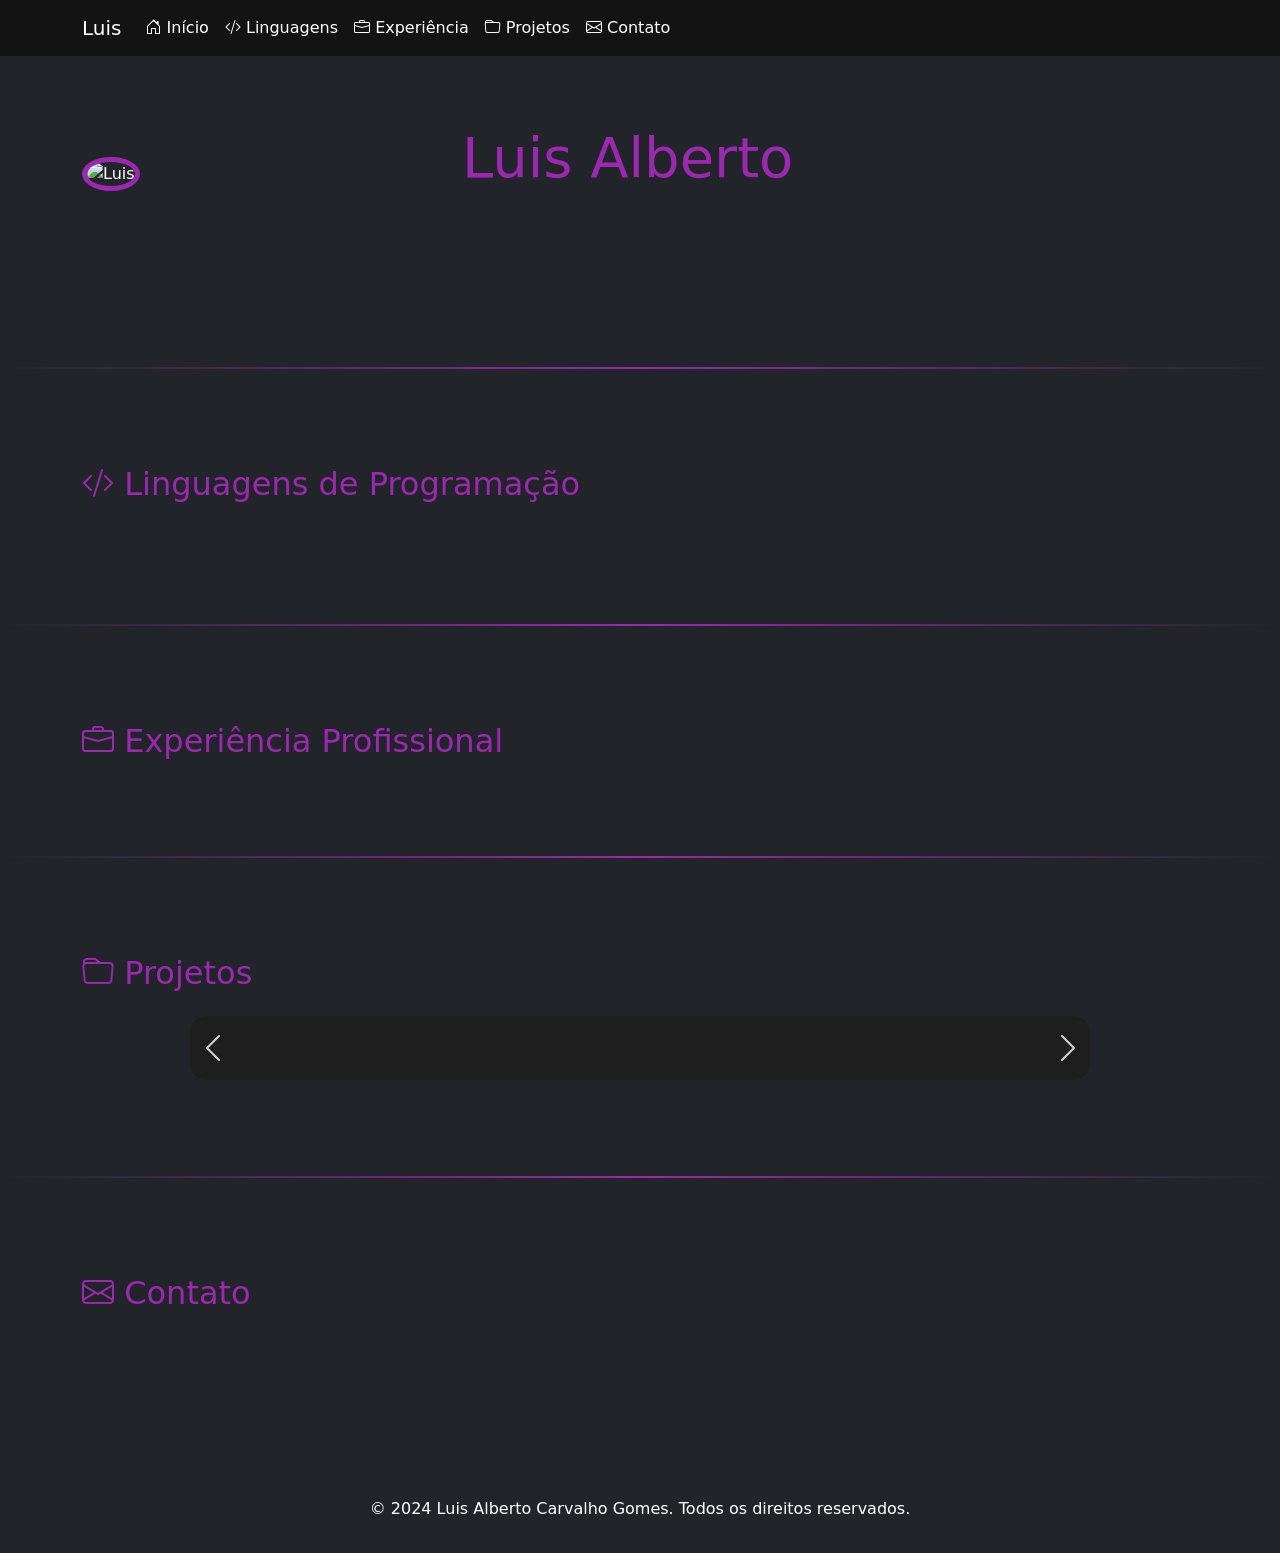
==== index.html @ 74608864 "ajuste" ====
<!DOCTYPE html>
<html lang="pt-BR">
<head>
    <meta charset="UTF-8">
    <meta name="viewport" content="width=device-width, initial-scale=1.0">
    <title>Luis - Perfil Profissional</title>
    <link href="https://cdn.jsdelivr.net/npm/bootstrap@5.3.0/dist/css/bootstrap.min.css" rel="stylesheet">
    <link href="styles.css" rel="stylesheet">
    <link rel="stylesheet" href="https://cdnjs.cloudflare.com/ajax/libs/font-awesome/6.0.0-beta3/css/all.min.css">
    <link rel="stylesheet" href="https://cdn.jsdelivr.net/npm/bootstrap-icons@1.10.0/font/bootstrap-icons.css">
</head>
<body class="bg-dark text-white">
    <nav class="navbar navbar-expand-lg navbar-dark bg-dark fixed-top">
        <div class="container">
            <a class="navbar-brand" href="#inicio">Luis</a>
            <button class="navbar-toggler" type="button" data-bs-toggle="collapse" data-bs-target="#navbarNav">
                <span class="navbar-toggler-icon"></span>
            </button>
            <div class="collapse navbar-collapse" id="navbarNav">
                <ul class="navbar-nav">
                    <li class="nav-item">
                        <a class="nav-link" href="#inicio"><i class="bi bi-house-door"></i> Início</a>
                    </li>
                    <li class="nav-item">
                        <a class="nav-link" href="#linguagens"><i class="bi bi-code-slash"></i> Linguagens</a>
                    </li>
                    <li class="nav-item">
                        <a class="nav-link" href="#experiencia"><i class="bi bi-briefcase"></i> Experiência</a>
                    </li>
                    <li class="nav-item">
                        <a class="nav-link" href="#projetos"><i class="bi bi-folder"></i> Projetos</a>
                    </li>
                    <li class="nav-item">
                        <a class="nav-link" href="#contato"><i class="bi bi-envelope"></i> Contato</a>
                    </li>
                </ul>
            </div>
        </div>
    </nav>

    <header class="py-5" id="inicio">
        <div class="container">
            <div class="row align-items-center">
                <div class="col-md-4">
                    <img src="https://via.placeholder.com/loading" alt="Luis" class="img-fluid rounded-circle" id="foto-perfil">
                </div>
                <div class="col-md-8">
                    <h1 id="nome" class="display-4 mb-3"></h1>
                    <p id="titulo" class="lead mb-3"></p>
                    <p id="bio" class="mb-3"></p>
                    <div id="links-sociais" class="mb-3"></div>
                </div>
            </div>
        </div>
    </header>

    <main class="py-5">
        <div class="section-divider"></div>
        <section id="linguagens" class="mb-5 py-5">
            <div class="container">
                <h2 class="mb-4"><i class="bi bi-code-slash"></i> Linguagens de Programação</h2>
                <div id="lista-linguagens" class="row"></div>
            </div>
        </section>

        <div class="section-divider"></div>
        <section id="experiencia" class="mb-5 py-5">
            <div class="container">
                <h2 class="mb-4"><i class="bi bi-briefcase"></i> Experiência Profissional</h2>
                <div id="lista-experiencias" class="row row-cols-1 row-cols-md-2 g-4"></div>
            </div>
        </section>

        <div class="section-divider"></div>
        <section id="projetos" class="mb-5 py-5">
            <div class="container">
                <h2 class="mb-4"><i class="bi bi-folder"></i> Projetos</h2>
                <div id="carrossel-projetos" class="carousel slide" data-bs-ride="carousel">
                    <div class="carousel-inner" id="lista-projetos"></div>
                    <div class="carousel-indicators" id="indicadores-projetos"></div>
                    <button class="carousel-control-prev" type="button" data-bs-target="#carrossel-projetos" data-bs-slide="prev">
                        <span class="carousel-control-prev-icon"></span>
                    </button>
                    <button class="carousel-control-next" type="button" data-bs-target="#carrossel-projetos" data-bs-slide="next">
                        <span class="carousel-control-next-icon"></span>
                    </button>
                </div>
            </div>
        </section>
        
        <div class="section-divider"></div>
        <section id="contato" class="mb-5 py-5">
            <div class="container">
                <h2 class="mb-4"><i class="bi bi-envelope"></i> Contato</h2>
                <div class="row">
                    <div class="col-md-6">
                    </div>
                    <div class="col-md-6">
                        <div id="links-sociais-contato"></div>
                    </div>
                </div>
            </div>
        </section>
    </main>

    <footer class="py-3 text-center">
        <div class="container">
            <p>&copy; 2024 Luis Alberto Carvalho Gomes. Todos os direitos reservados.</p>
        </div>
    </footer>

    <script src="https://cdn.jsdelivr.net/npm/bootstrap@5.3.0/dist/js/bootstrap.bundle.min.js"></script>
    <script src="script.js" type="module"></script>
</body>
</html>
---- styles.css ----
body {
    background-color: #121212;
    color: #ffffff;
    padding-top: 76px;
}

h1, h2 {
    color: #9c27b0;
}

.card {
    background-color: #1e1e1e;
    border: none;
    transition: transform 0.3s ease-in-out;
    height: 100%;
}

.card:hover {
    transform: translateY(-5px);
}

.card-body {
    color: #ffffff;
}

.btn-primary {
    background-color: #9c27b0;
    border-color: #9c27b0;
    transition: all 0.3s ease;
}

.btn-primary:hover {
    background-color: #7b1fa2;
    border-color: #7b1fa2;
    transform: scale(1.05);
}

#foto-perfil {
    border-radius: 50%;
    width: 300px;
    height: 300px;
    border: 5px solid #9c27b0;
    object-fit: cover;
    object-position: center;
}

.link-social {
    color: #9c27b0;
    font-size: 1.5rem;
    margin-right: 1rem;
    transition: color 0.3s ease, transform 0.3s ease;
}

.link-social:hover {
    color: #7b1fa2;
    transform: scale(1.2);
}

.navbar {
    background-color: rgba(18, 18, 18, 0.9) !important;
    backdrop-filter: blur(10px);
}

.navbar-brand, .nav-link {
    color: #ffffff !important;
    transition: color 0.3s ease;
}

.navbar-brand:hover, .nav-link:hover {
    color: #9c27b0 !important;
}

.section-highlight {
    border-left: 4px solid #9c27b0;
    padding-left: 15px;
}

#nome {
    display: inline-block;
}

.cursor {
    display: inline-block;
    width: 3px;
    height: 50px;
    background-color: #9c27b0;
    margin-left: 5px;
    animation: blink 0.7s infinite;
}

@keyframes blink {
    0% { opacity: 0; }
    50% { opacity: 1; }
    100% { opacity: 0; }
}

.fade-in {
    opacity: 0;
    transform: translateY(20px);
    transition: opacity 0.5s ease, transform 0.5s ease;
}

.fade-in.visible {
    opacity: 1;
    transform: translateY(0);
}

/* Estilos do carrossel */
.carousel {
    background-color: #1e1e1e;
    border-radius: 1rem;
    padding: 2rem;
    margin: 0 auto;
    max-width: 900px;
}

.carousel-item {
    padding: 1rem;
}

.carousel-control-prev,
.carousel-control-next {
    width: 5%;
    opacity: 0.8;
}

.carousel-indicators {
    bottom: -2rem;
}

.carousel-indicators button {
    background-color: #9c27b0;
    height: 3px;
}

/* Estilos das linguagens */
.linguagem-card {
    text-align: center;
    padding: 1.5rem;
}

.linguagem-icon {
    width: 64px;
    height: 64px;
    margin-bottom: 1rem;
}

.progress-bar-container {
    background-color: #e9ecef;
    height: 25px;
    border-radius: 4px;
    overflow: hidden;
    margin-top: 10px;
}

.progress-bar {
    height: 100%;
    background-image: linear-gradient(45deg, 
        rgba(255,255,255,.15) 25%, 
        transparent 25%, 
        transparent 50%, 
        rgba(255,255,255,.15) 50%, 
        rgba(255,255,255,.15) 75%, 
        transparent 75%, 
        transparent);
    background-size: 1rem 1rem;
    transition: width 1s ease-in-out;
}

.nivel-basico { 
    background-color: #4caf50;
    width: 33%; 
    font-size: 0.8rem;
}

.nivel-medio { 
    background-color: #ffc107;
    width: 66%; 
    font-size: 0.9rem;
}

.nivel-avancado { 
    background-color: #f44336;
    width: 100%; 
    font-size: 1rem;
}

.nivel-texto {
    font-size: 0.9rem;
    color: #ffffff;
    position: center;
}

/* Estilos da experiência */
.experiencia-periodo {
    color: #9c27b0;
    font-weight: 500;
}

.experiencia-empresa {
    color: #ffffff;
    opacity: 0.8;
}

.experiencia-card {
    height: 100%;
}

/* Separador visual entre seções */
.section-divider {
    height: 2px;
    background: linear-gradient(to right, transparent, #9c27b0, transparent);
    margin: 3rem 0;
}

/* Estilos para a seção de contato */
#contato a {
    color: #9c27b0;
    text-decoration: none;
    transition: color 0.3s ease;
}

#contato a:hover {
    color: #7b1fa2;
}

#links-sociais-contato {
    display: flex;
    justify-content: flex-start;
    align-items: center;
}

#links-sociais-contato .link-social {
    margin-right: 1rem;
}

/* Social media icons styles */
.social-icons {
    display: flex;
    gap: 1.5rem;
    margin-top: 1rem;
    flex-wrap: wrap;
}

.social-icon {
    color: #9c27b0;
    font-size: 1.5rem;
    transition: all 0.3s ease;
    text-decoration: none;
    display: flex;
    flex-direction: column;
    align-items: center;
    text-align: center;
}

.social-icon:hover {
    color: #7b1fa2;
    transform: scale(1.2);
}

.social-icon span {
    font-size: 0.8rem;
    margin-top: 0.3rem;
}
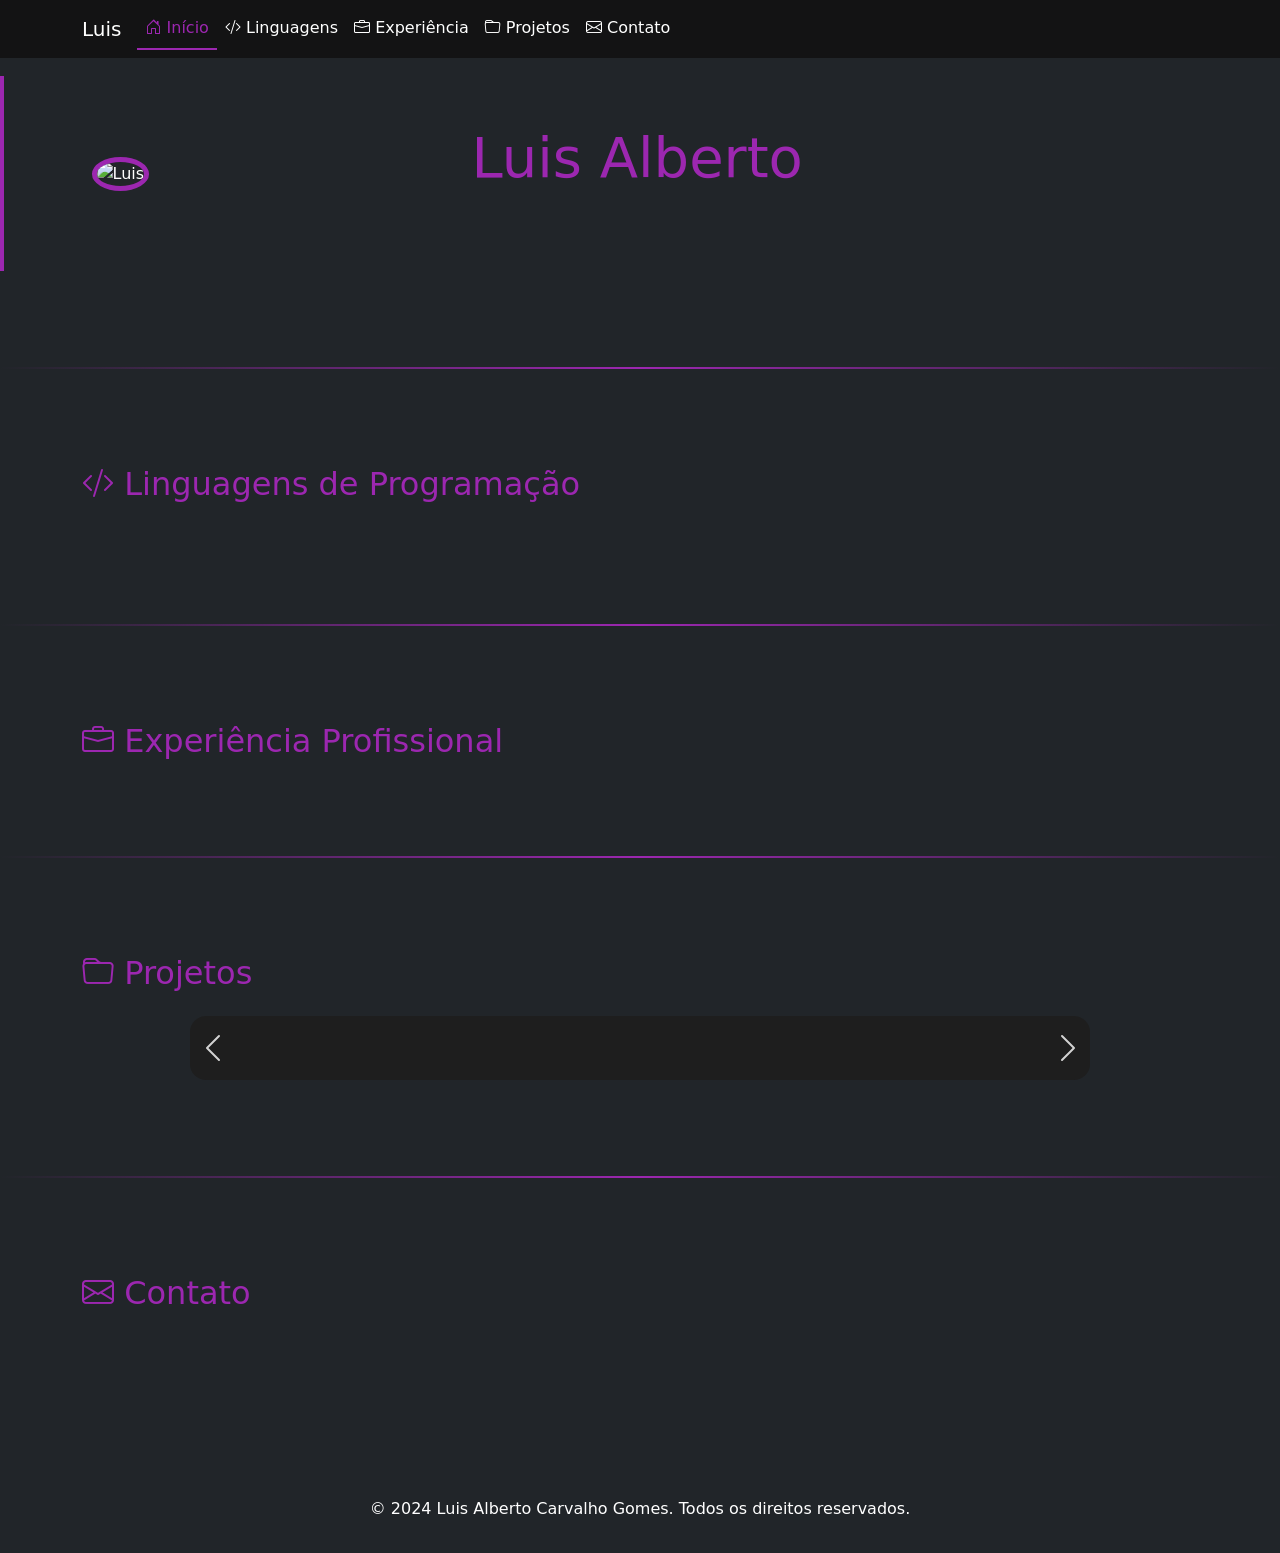
==== commit b0635ccc: ":smile_cat:" ====
--- a/index.html
+++ b/index.html
@@ -1,14 +1,16 @@
 <!DOCTYPE html>
 <html lang="pt-BR">
+
 <head>
     <meta charset="UTF-8">
     <meta name="viewport" content="width=device-width, initial-scale=1.0">
     <title>Luis - Perfil Profissional</title>
     <link href="https://cdn.jsdelivr.net/npm/bootstrap@5.3.0/dist/css/bootstrap.min.css" rel="stylesheet">
-    <link href="styles.css" rel="stylesheet">
+    <link href="css/styles.css" rel="stylesheet">
     <link rel="stylesheet" href="https://cdnjs.cloudflare.com/ajax/libs/font-awesome/6.0.0-beta3/css/all.min.css">
     <link rel="stylesheet" href="https://cdn.jsdelivr.net/npm/bootstrap-icons@1.10.0/font/bootstrap-icons.css">
 </head>
+
 <body class="bg-dark text-white">
     <nav class="navbar navbar-expand-lg navbar-dark bg-dark fixed-top">
         <div class="container">
@@ -38,11 +40,13 @@
         </div>
     </nav>
 
-    <header class="py-5" id="inicio">
+    <!-- Modifique o header para ser uma section -->
+    <section class="py-5" id="inicio">
         <div class="container">
             <div class="row align-items-center">
                 <div class="col-md-4">
-                    <img src="https://via.placeholder.com/loading" alt="Luis" class="img-fluid rounded-circle" id="foto-perfil">
+                    <img src="https://via.placeholder.com/loading" alt="Luis" class="img-fluid rounded-circle"
+                        id="foto-perfil">
                 </div>
                 <div class="col-md-8">
                     <h1 id="nome" class="display-4 mb-3"></h1>
@@ -52,7 +56,7 @@
                 </div>
             </div>
         </div>
-    </header>
+    </section>
 
     <main class="py-5">
         <div class="section-divider"></div>
@@ -78,22 +82,26 @@
                 <div id="carrossel-projetos" class="carousel slide" data-bs-ride="carousel">
                     <div class="carousel-inner" id="lista-projetos"></div>
                     <div class="carousel-indicators" id="indicadores-projetos"></div>
-                    <button class="carousel-control-prev" type="button" data-bs-target="#carrossel-projetos" data-bs-slide="prev">
+                    <button class="carousel-control-prev" type="button" data-bs-target="#carrossel-projetos"
+                        data-bs-slide="prev">
                         <span class="carousel-control-prev-icon"></span>
                     </button>
-                    <button class="carousel-control-next" type="button" data-bs-target="#carrossel-projetos" data-bs-slide="next">
+                    <button class="carousel-control-next" type="button" data-bs-target="#carrossel-projetos"
+                        data-bs-slide="next">
                         <span class="carousel-control-next-icon"></span>
                     </button>
                 </div>
             </div>
         </section>
-        
+
         <div class="section-divider"></div>
+        <!-- Modifique a seção de contato -->
         <section id="contato" class="mb-5 py-5">
             <div class="container">
                 <h2 class="mb-4"><i class="bi bi-envelope"></i> Contato</h2>
                 <div class="row">
-                    <div class="col-md-6">
+                    <div class="col-md-6 position-relative">
+                        <!-- Conteúdo do contato -->
                     </div>
                     <div class="col-md-6">
                         <div id="links-sociais-contato"></div>
@@ -110,7 +118,7 @@
     </footer>
 
     <script src="https://cdn.jsdelivr.net/npm/bootstrap@5.3.0/dist/js/bootstrap.bundle.min.js"></script>
-    <script src="script.js" type="module"></script>
+    <script src="js/script.js" type="module"></script>
 </body>
-</html>
 
+</html>
--- a/css/styles.css
+++ b/css/styles.css
@@ -0,0 +1,280 @@
+body {
+    background-color: #121212;
+    color: #ffffff;
+    padding-top: 76px;
+}
+
+h1, h2 {
+    color: #9c27b0;
+}
+
+.card {
+    background-color: #1e1e1e;
+    border: none;
+    transition: transform 0.3s ease-in-out;
+    height: 100%;
+}
+
+.card:hover {
+    transform: translateY(-5px);
+}
+
+.card-body {
+    color: #ffffff;
+}
+
+.btn-primary {
+    background-color: #9c27b0;
+    border-color: #9c27b0;
+    transition: all 0.3s ease;
+}
+
+.btn-primary:hover {
+    background-color: #7b1fa2;
+    border-color: #7b1fa2;
+    transform: scale(1.05);
+}
+
+#foto-perfil {
+    border-radius: 50%;
+    width: 300px;
+    height: 300px;
+    border: 5px solid #9c27b0;
+    object-fit: cover;
+    object-position: center;
+}
+
+/* Adicione ao styles.css */
+.nav-link.active {
+    color: #9c27b0 !important;
+    border-bottom: 2px solid #9c27b0;
+}
+
+.link-social {
+    color: #9c27b0;
+    font-size: 1.5rem;
+    margin-right: 1rem;
+    transition: color 0.3s ease, transform 0.3s ease;
+}
+
+.contato-separator {
+    width: 2px;
+    background: linear-gradient(to bottom, transparent, #9c27b0, transparent);
+    height: 100%;
+    position: absolute;
+    right: 0;
+    top: 50%;
+    transform: translateY(-50%);
+}
+
+.link-social:hover {
+    color: #7b1fa2;
+    transform: scale(1.2);
+}
+
+.navbar {
+    background-color: rgba(18, 18, 18, 0.9) !important;
+    backdrop-filter: blur(10px);
+}
+
+.navbar-brand, .nav-link {
+    color: #ffffff !important;
+    transition: color 0.3s ease;
+}
+
+.navbar-brand:hover, .nav-link:hover {
+    color: #9c27b0 !important;
+}
+
+.section-highlight {
+    border-left: 4px solid #9c27b0;
+    padding-left: 15px;
+}
+
+#nome {
+    display: inline-block;
+}
+
+.cursor {
+    display: inline-block;
+    width: 3px;
+    height: 50px;
+    background-color: #9c27b0;
+    margin-left: 5px;
+    animation: blink 0.7s infinite;
+}
+
+@keyframes blink {
+    0% { opacity: 0; }
+    50% { opacity: 1; }
+    100% { opacity: 0; }
+}
+
+.fade-in {
+    opacity: 0;
+    transform: translateY(20px);
+    transition: opacity 0.5s ease, transform 0.5s ease;
+}
+
+.fade-in.visible {
+    opacity: 1;
+    transform: translateY(0);
+}
+
+/* Estilos do carrossel */
+.carousel {
+    background-color: #1e1e1e;
+    border-radius: 1rem;
+    padding: 2rem;
+    margin: 0 auto;
+    max-width: 900px;
+}
+
+.carousel-item {
+    padding: 1rem;
+}
+
+.carousel-control-prev,
+.carousel-control-next {
+    width: 5%;
+    opacity: 0.8;
+}
+
+.carousel-indicators {
+    bottom: -2rem;
+}
+
+.carousel-indicators button {
+    background-color: #9c27b0;
+    height: 3px;
+}
+
+/* Estilos das linguagens */
+.linguagem-card {
+    text-align: center;
+    padding: 1.5rem;
+}
+
+.linguagem-icon {
+    width: 64px;
+    height: 64px;
+    margin-bottom: 1rem;
+}
+
+.progress-bar-container {
+    background-color: #e9ecef;
+    height: 25px;
+    border-radius: 4px;
+    overflow: hidden;
+    margin-top: 10px;
+}
+
+.progress-bar {
+    height: 100%;
+    background-image: linear-gradient(45deg, 
+        rgba(255,255,255,.15) 25%, 
+        transparent 25%, 
+        transparent 50%, 
+        rgba(255,255,255,.15) 50%, 
+        rgba(255,255,255,.15) 75%, 
+        transparent 75%, 
+        transparent);
+    background-size: 1rem 1rem;
+    transition: width 1s ease-in-out;
+}
+
+.nivel-basico { 
+    background-color: #4caf50;
+    width: 33%; 
+    font-size: 0.8rem;
+}
+
+.nivel-medio { 
+    background-color: #ffc107;
+    width: 66%; 
+    font-size: 0.9rem;
+}
+
+.nivel-avancado { 
+    background-color: #f44336;
+    width: 100%; 
+    font-size: 1rem;
+}
+
+.nivel-texto {
+    font-size: 0.9rem;
+    color: #ffffff;
+    position: center;
+}
+
+/* Estilos da experiência */
+.experiencia-periodo {
+    color: #9c27b0;
+    font-weight: 500;
+}
+
+.experiencia-empresa {
+    color: #ffffff;
+    opacity: 0.8;
+}
+
+.experiencia-card {
+    height: 100%;
+}
+
+/* Separador visual entre seções */
+.section-divider {
+    height: 2px;
+    background: linear-gradient(to right, transparent, #9c27b0, transparent);
+    margin: 3rem 0;
+}
+
+/* Estilos para a seção de contato */
+#contato a {
+    color: #9c27b0;
+    text-decoration: none;
+    transition: color 0.3s ease;
+}
+
+#contato a:hover {
+    color: #7b1fa2;
+}
+
+#links-sociais-contato {
+    display: flex;
+    justify-content: flex-start;
+    align-items: center;
+}
+
+#links-sociais-contato .link-social {
+    margin-right: 1rem;
+}
+
+/* Social media icons styles */
+.social-icons {
+    display: flex;
+    gap: 1.5rem;
+    margin-top: 1rem;
+    flex-wrap: wrap;
+}
+
+.social-icon {
+    color: #9c27b0;
+    font-size: 1.5rem;
+    transition: all 0.3s ease;
+    text-decoration: none;
+    display: flex;
+    flex-direction: column;
+    align-items: center;
+    text-align: center;
+}
+
+.social-icon:hover {
+    color: #7b1fa2;
+    transform: scale(1.2);
+}
+
+.social-icon span {
+    font-size: 0.8rem;
+    margin-top: 0.3rem;
+}
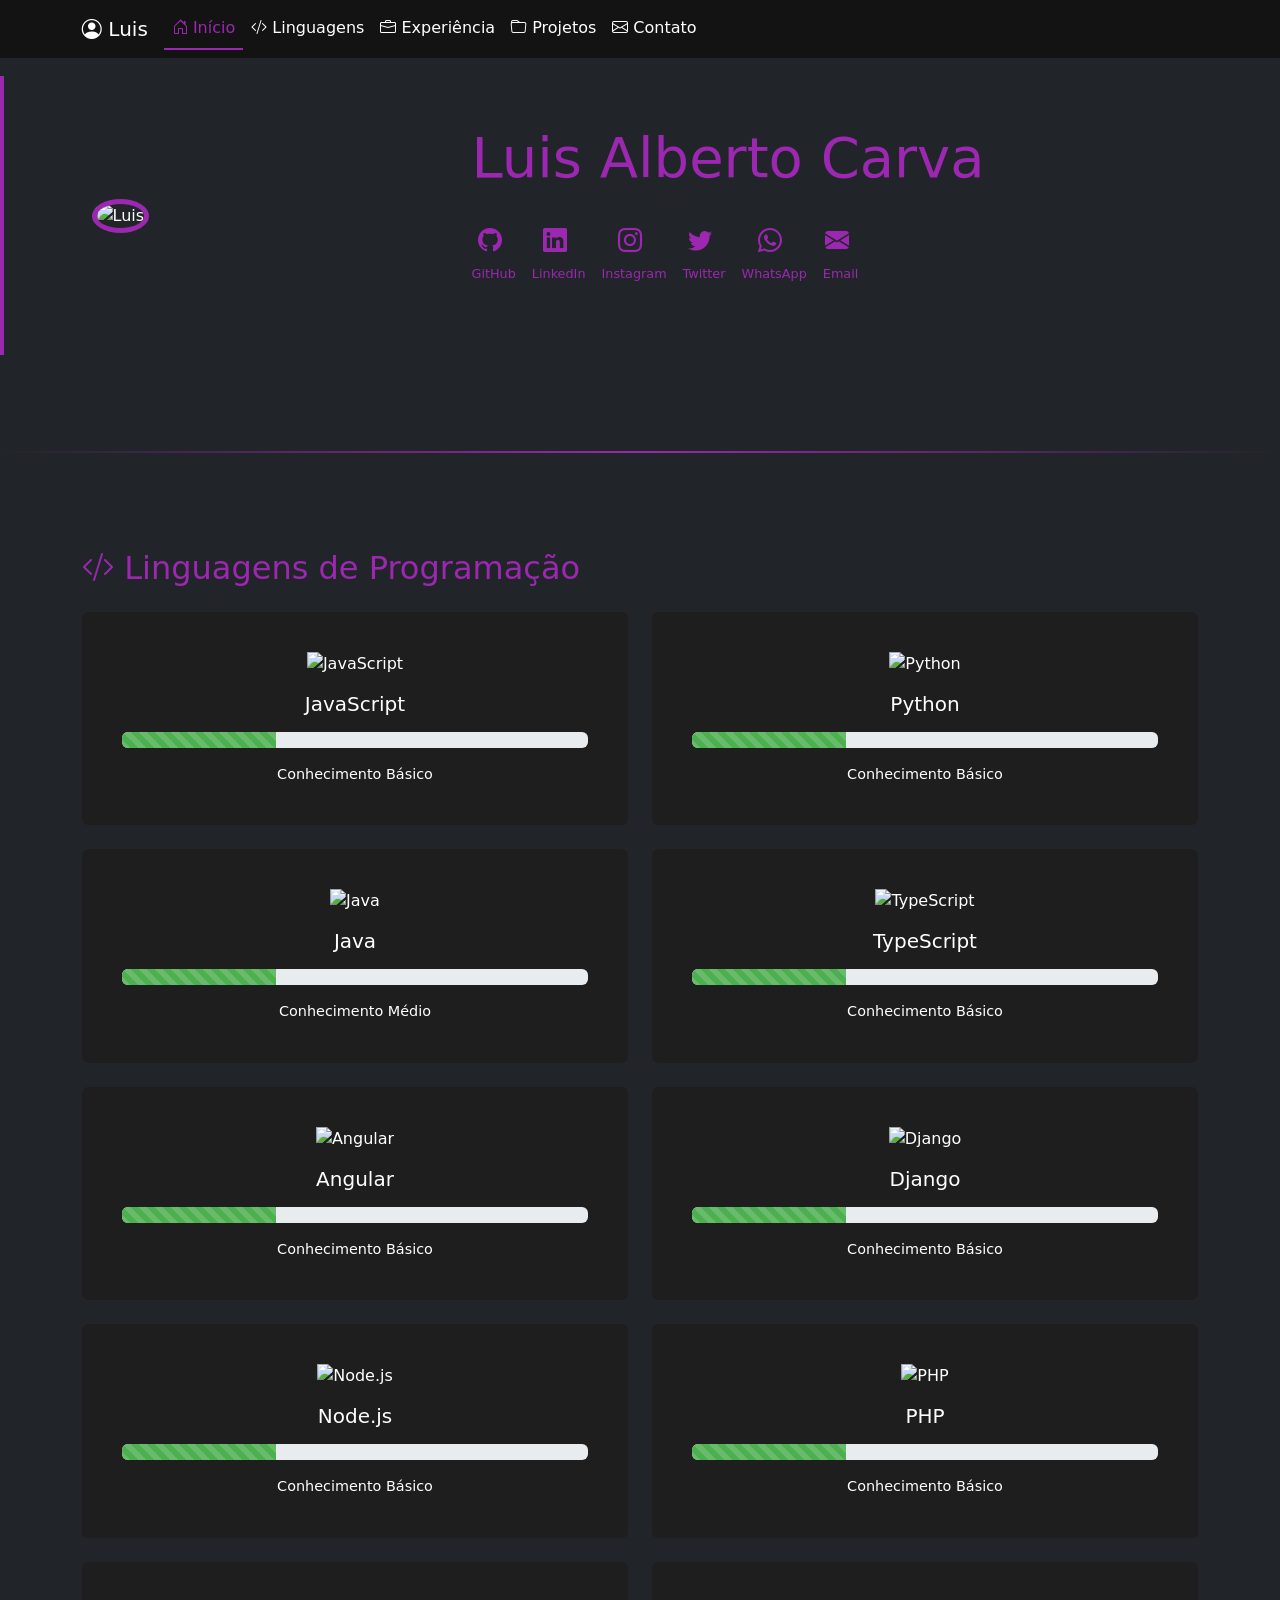
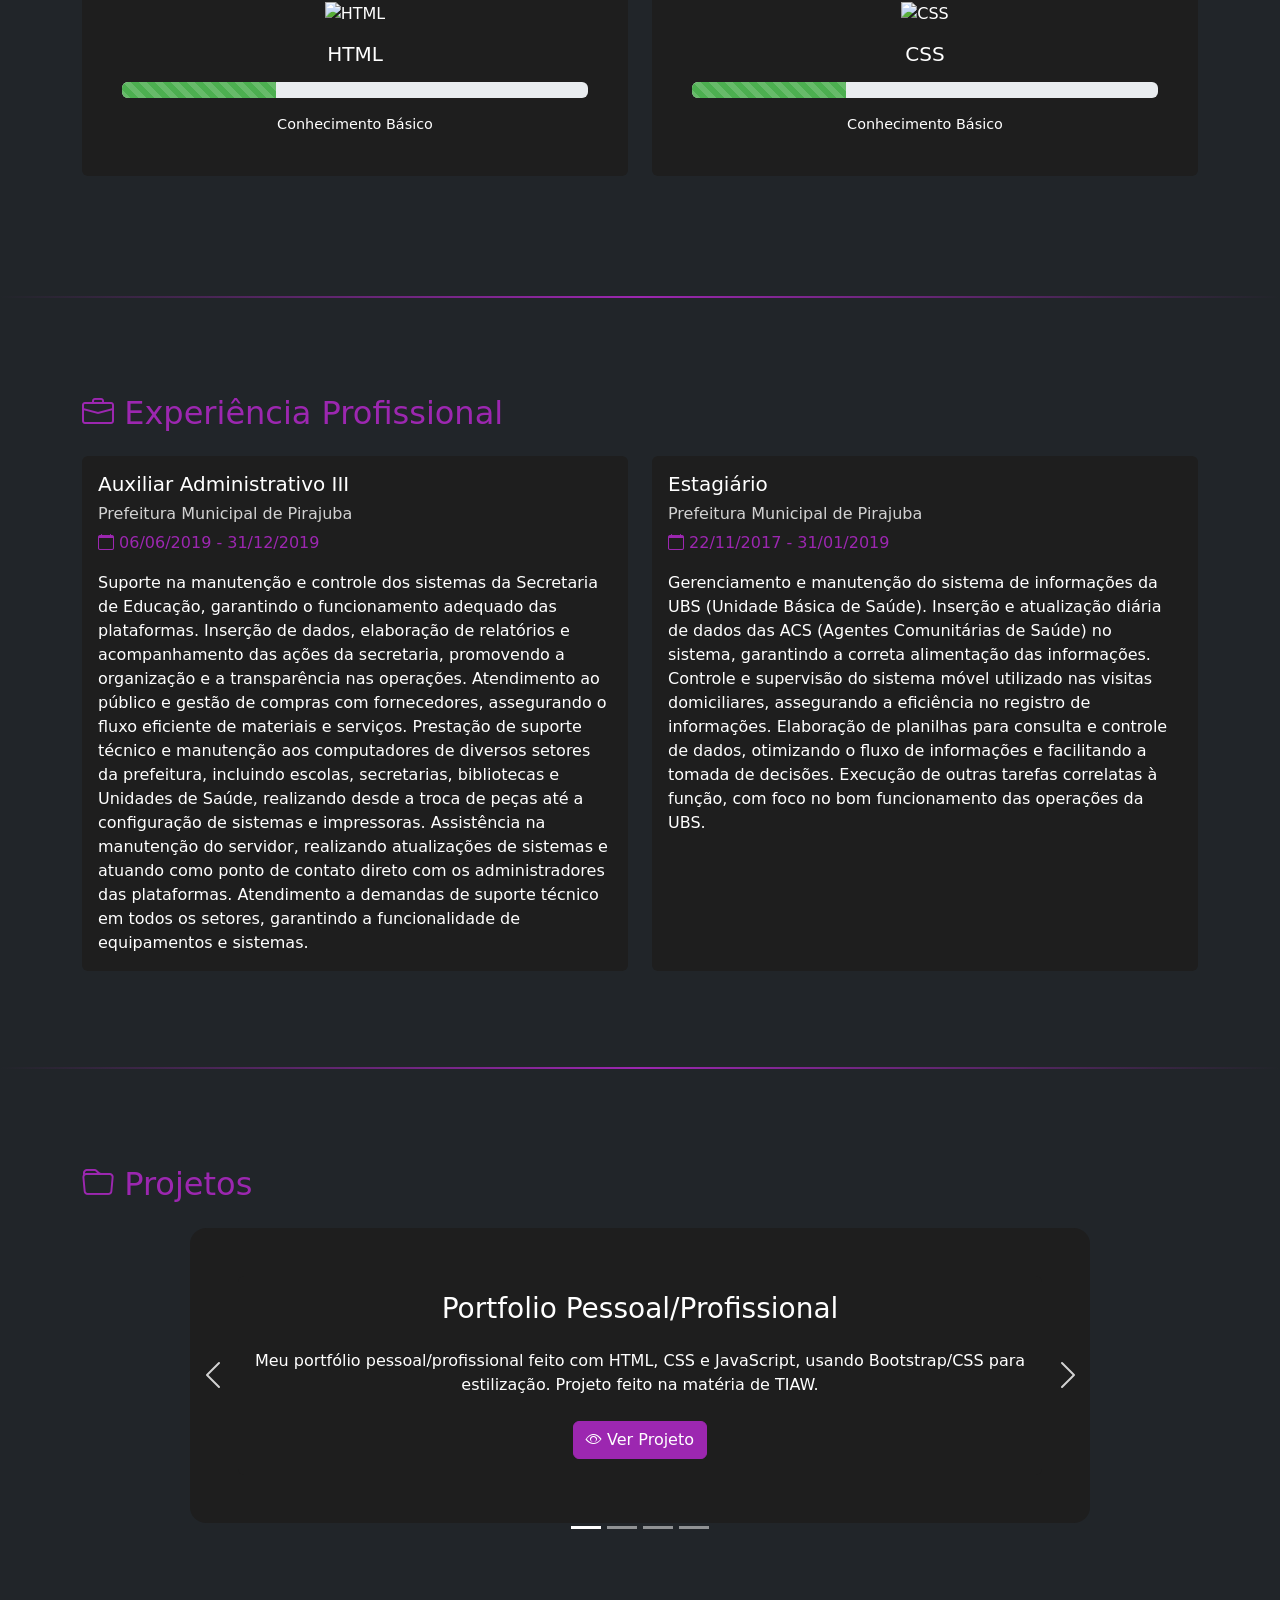
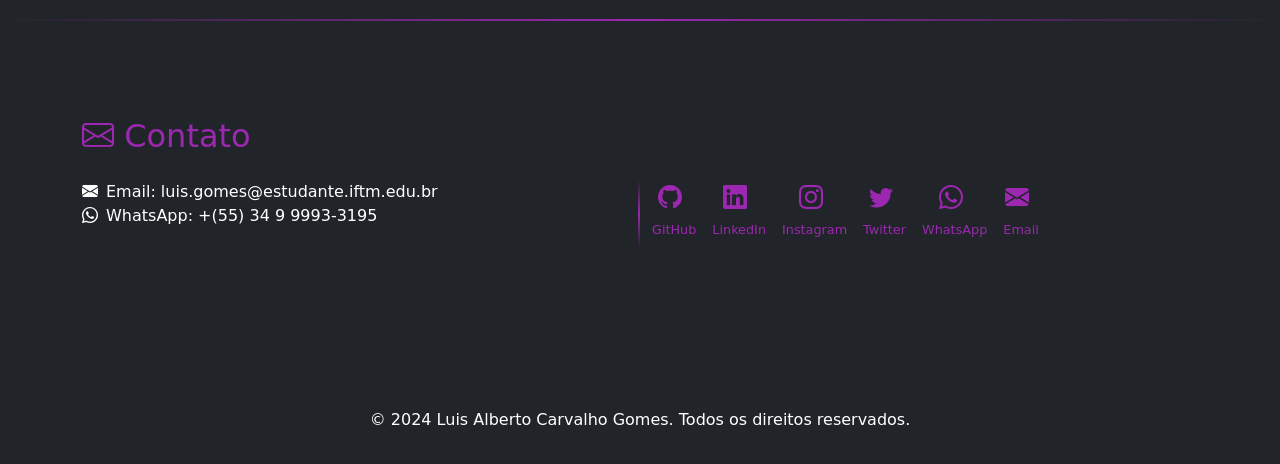
==== commit 2617b9f8: ":smile_cat:" ====
--- a/index.html
+++ b/index.html
@@ -12,9 +12,11 @@
 </head>
 
 <body class="bg-dark text-white">
+    
     <nav class="navbar navbar-expand-lg navbar-dark bg-dark fixed-top">
         <div class="container">
-            <a class="navbar-brand" href="#inicio">Luis</a>
+            <a class="navbar-brand" href=""><i class="bi bi-person-circle"></i> Luis</a>
+            
             <button class="navbar-toggler" type="button" data-bs-toggle="collapse" data-bs-target="#navbarNav">
                 <span class="navbar-toggler-icon"></span>
             </button>
